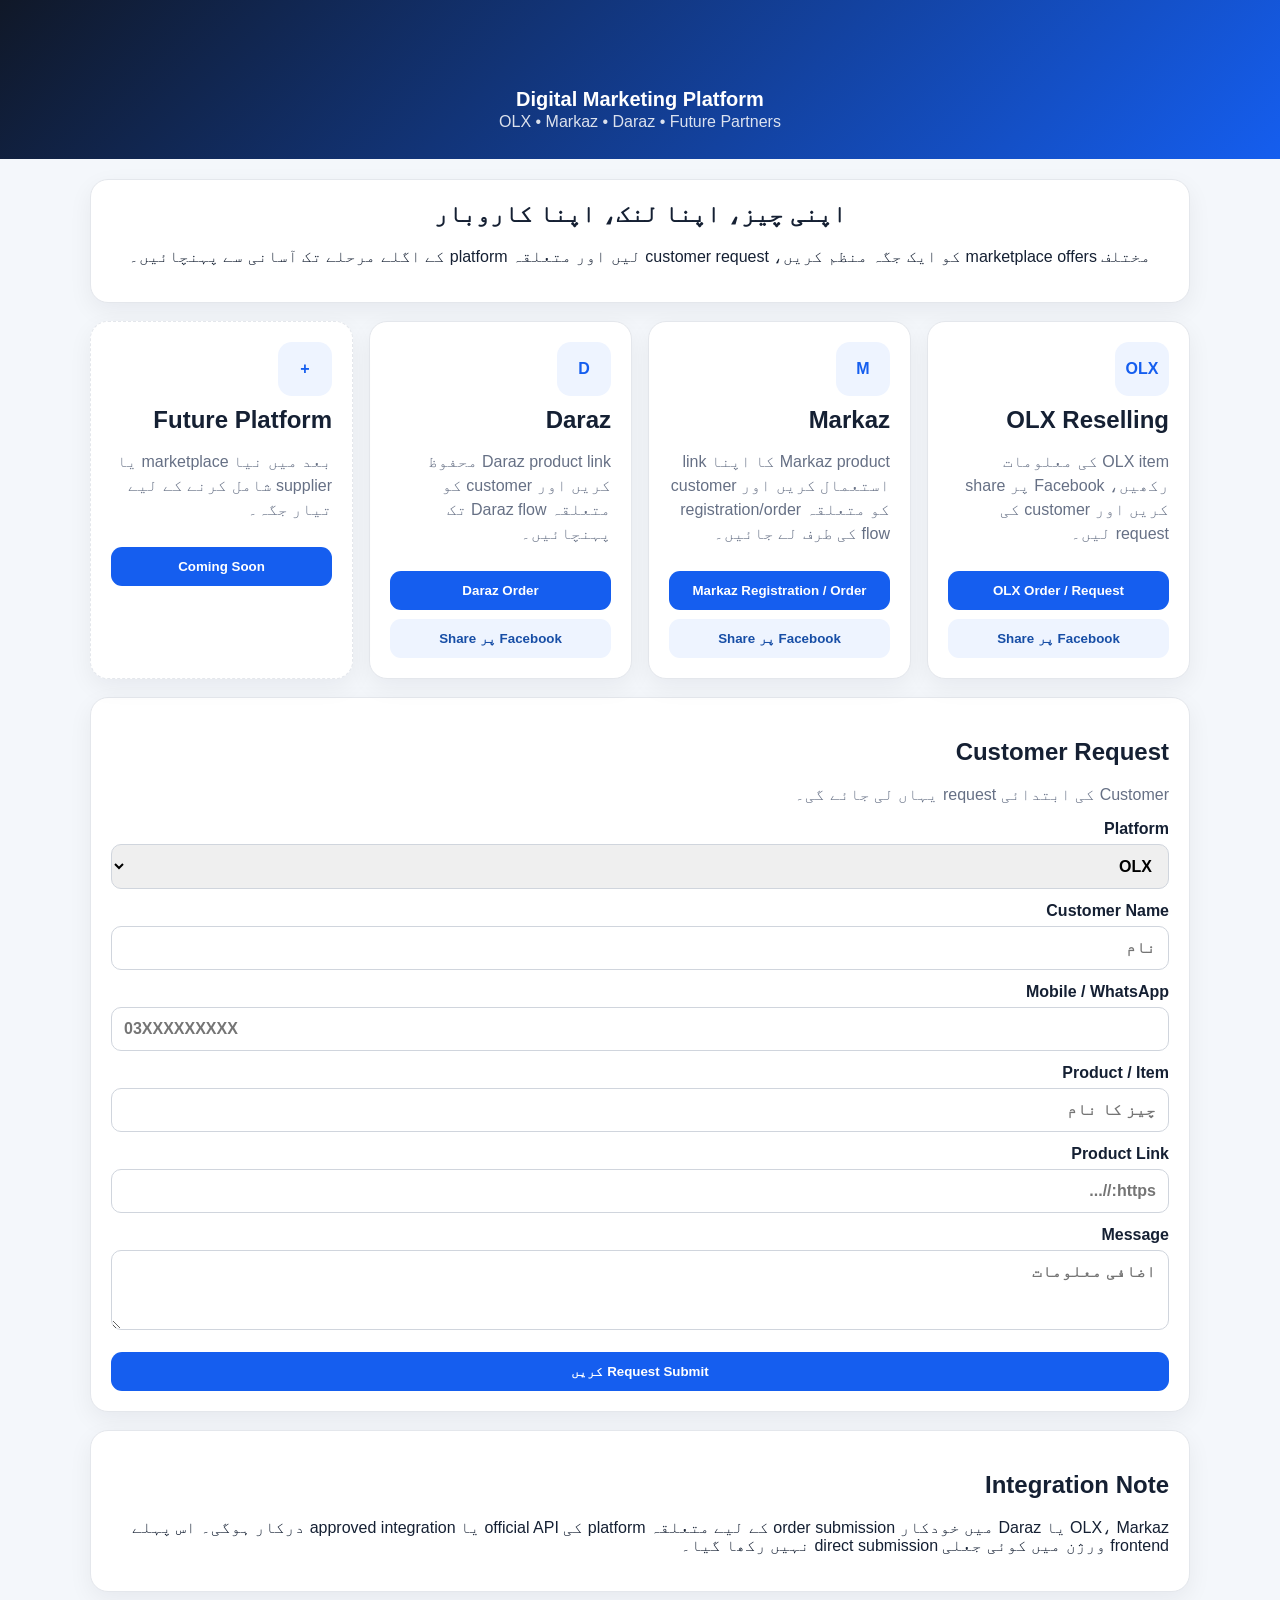
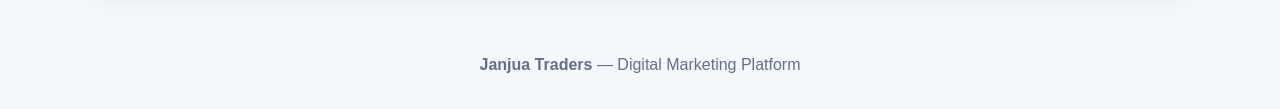
==== index.html @ 86c7a5d0 "Add files via upload" ====
<!DOCTYPE html>
<html lang="ur" dir="rtl">
<head>
  <meta charset="UTF-8">
  <meta name="viewport" content="width=device-width, initial-scale=1.0">
  <meta name="description" content="Janjua Traders Digital Marketing Platform">
  <title>Janjua Traders | Digital Marketing Platform</title>
  <link rel="stylesheet" href="style.css">
</head>
<body>
  <header class="hero">
    <div class="brand-shuffle" aria-label="Janjua Traders">
      <span>JINDUA TRADING</span>
      <span>DIGITAL MARKETING</span>
      <span>JINDUA TRADING</span>
    </div>
    <p class="tagline">Digital Marketing Platform</p>
    <p class="subtag">OLX • Markaz • Daraz • Future Partners</p>
  </header>

  <main class="container">
    <section class="intro card">
      <h1>اپنی چیز، اپنا لنک، اپنا کاروبار</h1>
      <p>مختلف marketplace offers کو ایک جگہ منظم کریں، customer request لیں اور متعلقہ platform کے اگلے مرحلے تک آسانی سے پہنچائیں۔</p>
    </section>

    <section class="platform-grid">
      <article class="platform card">
        <div class="icon">OLX</div>
        <h2>OLX Reselling</h2>
        <p>OLX item کی معلومات رکھیں، Facebook پر share کریں اور customer کی request لیں۔</p>
        <button onclick="openOrder('OLX')">OLX Order / Request</button>
        <button class="secondary" onclick="shareFacebook('OLX')">Facebook پر Share</button>
      </article>

      <article class="platform card">
        <div class="icon">M</div>
        <h2>Markaz</h2>
        <p>Markaz product کا اپنا link استعمال کریں اور customer کو متعلقہ registration/order flow کی طرف لے جائیں۔</p>
        <button onclick="openOrder('Markaz')">Markaz Registration / Order</button>
        <button class="secondary" onclick="shareFacebook('Markaz')">Facebook پر Share</button>
      </article>

      <article class="platform card">
        <div class="icon">D</div>
        <h2>Daraz</h2>
        <p>Daraz product link محفوظ کریں اور customer کو متعلقہ Daraz flow تک پہنچائیں۔</p>
        <button onclick="openOrder('Daraz')">Daraz Order</button>
        <button class="secondary" onclick="shareFacebook('Daraz')">Facebook پر Share</button>
      </article>

      <article class="platform card future">
        <div class="icon">+</div>
        <h2>Future Platform</h2>
        <p>بعد میں نیا marketplace یا supplier شامل کرنے کے لیے تیار جگہ۔</p>
        <button onclick="openOrder('Future Platform')">Coming Soon</button>
      </article>
    </section>

    <section class="card workflow">
      <h2>Customer Request</h2>
      <p class="muted">Customer کی ابتدائی request یہاں لی جائے گی۔</p>
      <form id="orderForm">
        <label>Platform
          <select id="platform" required>
            <option value="OLX">OLX</option>
            <option value="Markaz">Markaz</option>
            <option value="Daraz">Daraz</option>
            <option value="Future Platform">Future Platform</option>
          </select>
        </label>
        <label>Customer Name
          <input id="customerName" type="text" placeholder="نام" required>
        </label>
        <label>Mobile / WhatsApp
          <input id="customerPhone" type="tel" placeholder="03XXXXXXXXX" required>
        </label>
        <label>Product / Item
          <input id="productName" type="text" placeholder="چیز کا نام" required>
        </label>
        <label>Product Link
          <input id="productLink" type="url" placeholder="https://..." required>
        </label>
        <label>Message
          <textarea id="message" rows="3" placeholder="اضافی معلومات"></textarea>
        </label>
        <button type="submit">Request Submit کریں</button>
      </form>
      <div id="result" class="result hidden"></div>
    </section>

    <section class="card setup">
      <h2>Integration Note</h2>
      <p>OLX، Markaz یا Daraz میں خودکار order submission کے لیے متعلقہ platform کی official API یا approved integration درکار ہوگی۔ اس پہلے frontend ورژن میں کوئی جعلی direct submission نہیں رکھا گیا۔</p>
    </section>
  </main>

  <footer><strong>Janjua Traders</strong> — Digital Marketing Platform</footer>
  <script src="script.js"></script>
</body>
</html>
---- style.css ----
*{box-sizing:border-box}
:root{--bg:#f4f7fb;--card:#fff;--text:#152033;--muted:#667085;--primary:#155eef;--primary-dark:#0b4dcc;--border:#e4e7ec}
body{margin:0;font-family:Arial,"Noto Sans",sans-serif;background:var(--bg);color:var(--text)}
.hero{padding:32px 16px 28px;text-align:center;color:#fff;background:linear-gradient(135deg,#101828,#155eef);overflow:hidden}
.brand-shuffle{position:relative;height:48px;font-size:clamp(24px,6vw,42px);font-weight:800;letter-spacing:1.5px;direction:ltr}
.brand-shuffle span{position:absolute;inset:0;opacity:0;animation:shuffle 9s infinite}
.brand-shuffle span:nth-child(1){animation-delay:0s}.brand-shuffle span:nth-child(2){animation-delay:3s}.brand-shuffle span:nth-child(3){animation-delay:6s}
@keyframes shuffle{0%,27%{opacity:0;transform:translateY(12px) scale(.98)}5%,22%{opacity:1;transform:translateY(0) scale(1)}32%,100%{opacity:0;transform:translateY(-12px) scale(.98)}}
.tagline{margin:8px 0 2px;font-size:20px;font-weight:700}.subtag{margin:0;opacity:.85;direction:ltr}
.container{width:min(1100px,calc(100% - 24px));margin:20px auto 40px}.card{background:var(--card);border:1px solid var(--border);border-radius:18px;padding:20px;margin-bottom:18px;box-shadow:0 8px 24px rgba(16,24,40,.06)}
.intro{text-align:center}.intro h1{margin-top:0}
.platform-grid{display:grid;grid-template-columns:repeat(4,1fr);gap:16px}.platform h2{margin:10px 0 8px}.platform p{min-height:70px;color:var(--muted);line-height:1.5}.icon{width:54px;height:54px;border-radius:14px;display:grid;place-items:center;font-weight:800;background:#eef4ff;color:var(--primary);direction:ltr}.future{border-style:dashed}
button{width:100%;border:0;border-radius:11px;padding:12px 14px;margin-top:9px;cursor:pointer;color:#fff;background:var(--primary);font-weight:700}button:hover{background:var(--primary-dark)}button.secondary{background:#eef4ff;color:#174ea6}
form{display:grid;gap:13px}label{display:grid;gap:6px;font-weight:700}input,select,textarea{width:100%;border:1px solid #d0d5dd;border-radius:10px;padding:12px;font:inherit}input:focus,select:focus,textarea:focus{outline:2px solid #b2ccff;border-color:var(--primary)}
.result{margin-top:14px;padding:14px;border-radius:12px;background:#ecfdf3;color:#067647}.hidden{display:none}.muted{color:var(--muted)}
footer{text-align:center;padding:24px 12px 35px;color:var(--muted);direction:ltr}
@media(max-width:850px){.platform-grid{grid-template-columns:repeat(2,1fr)}}@media(max-width:560px){.platform-grid{grid-template-columns:1fr}.platform p{min-height:auto}}
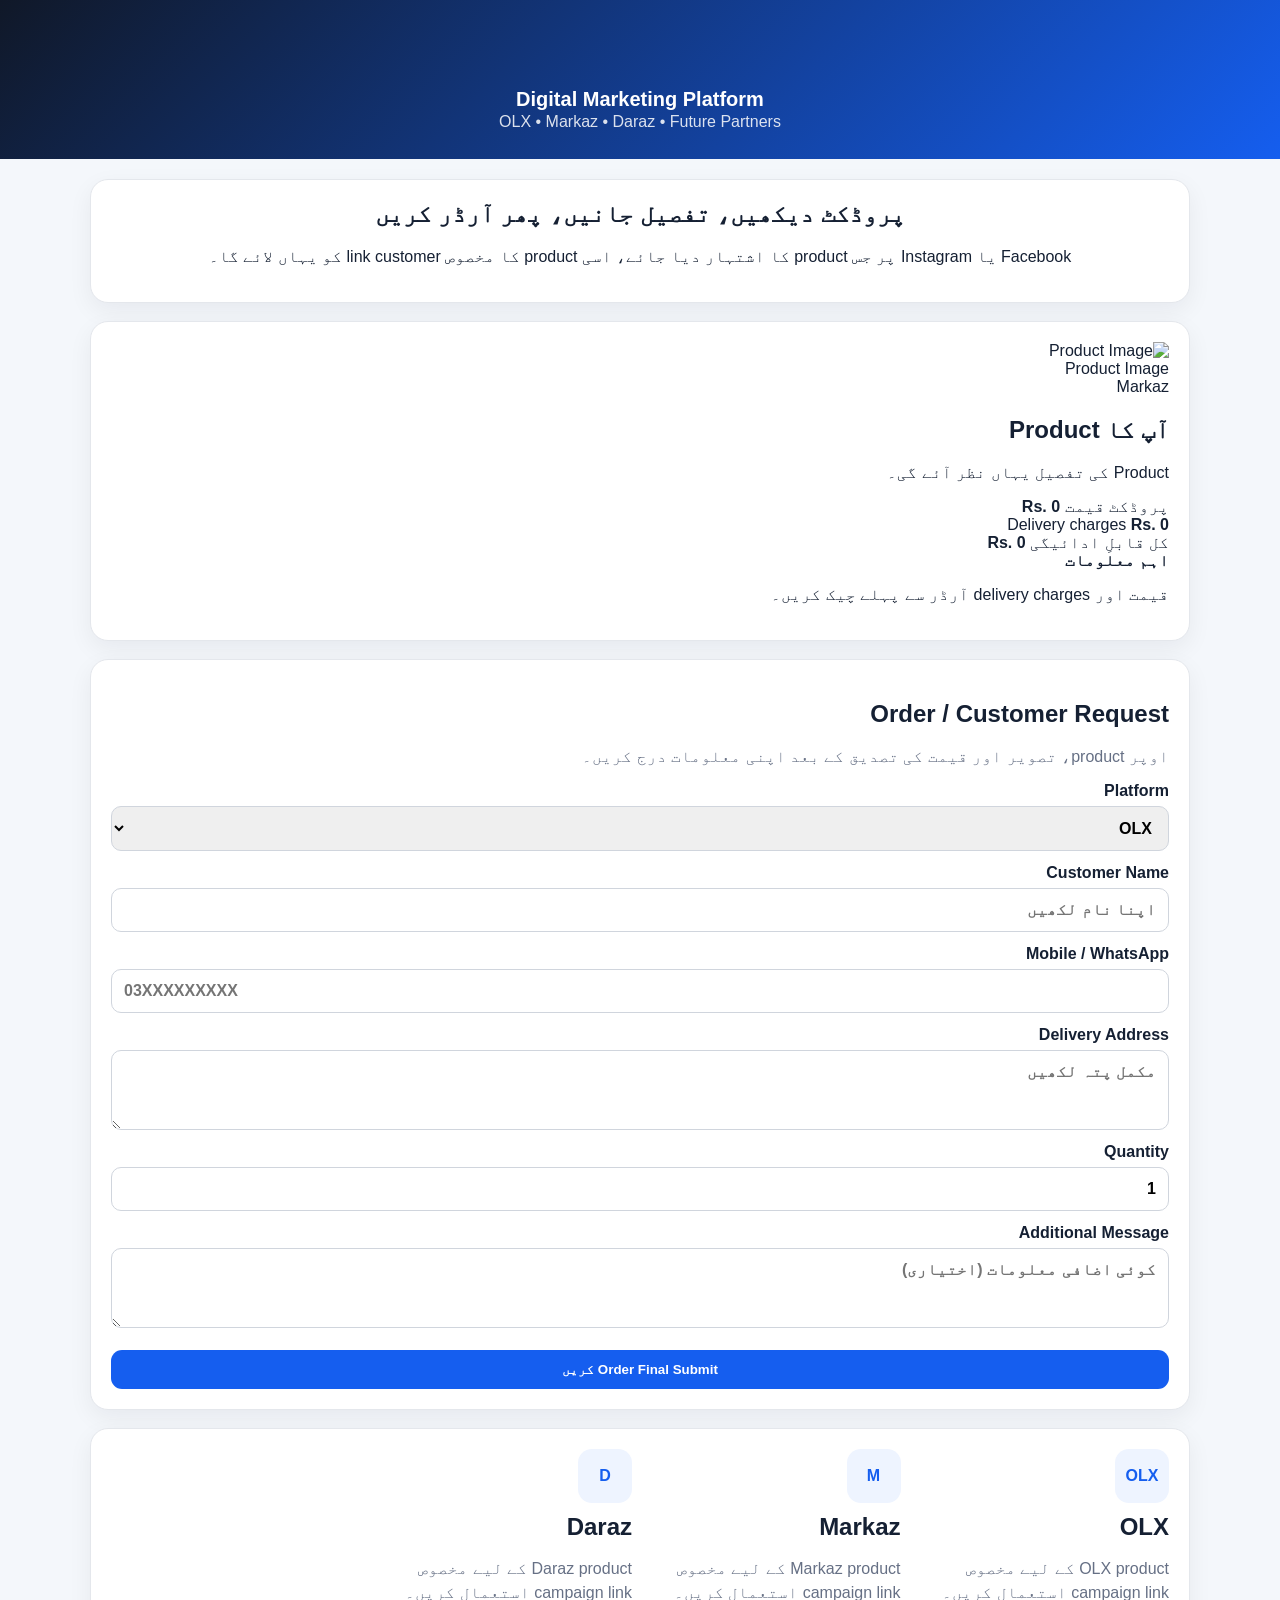
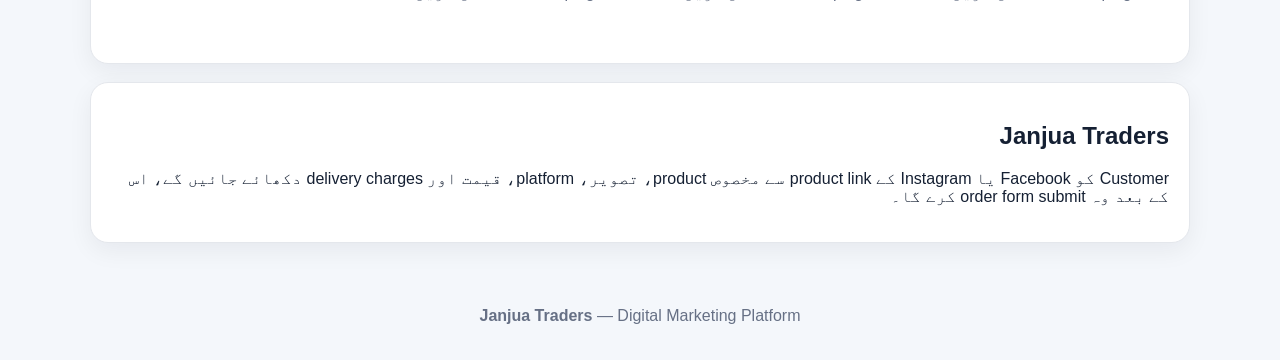
==== commit 8c1a6df3: "Refactor HTML structure and update content" ====
--- a/index.html
+++ b/index.html
@@ -5,97 +5,318 @@
   <meta name="viewport" content="width=device-width, initial-scale=1.0">
   <meta name="description" content="Janjua Traders Digital Marketing Platform">
   <title>Janjua Traders | Digital Marketing Platform</title>
+
   <link rel="stylesheet" href="style.css">
 </head>
+
 <body>
+
   <header class="hero">
-    <div class="brand-shuffle" aria-label="Janjua Traders">
-      <span>JINDUA TRADING</span>
+
+    <div class="brand-shuffle">
+      <span>JANJUA TRADERS</span>
       <span>DIGITAL MARKETING</span>
-      <span>JINDUA TRADING</span>
+      <span>JANJUA TRADERS</span>
     </div>
+
     <p class="tagline">Digital Marketing Platform</p>
     <p class="subtag">OLX • Markaz • Daraz • Future Partners</p>
+
   </header>
 
+
   <main class="container">
-    <section class="intro card">
-      <h1>اپنی چیز، اپنا لنک، اپنا کاروبار</h1>
-      <p>مختلف marketplace offers کو ایک جگہ منظم کریں، customer request لیں اور متعلقہ platform کے اگلے مرحلے تک آسانی سے پہنچائیں۔</p>
-    </section>
-
-    <section class="platform-grid">
-      <article class="platform card">
-        <div class="icon">OLX</div>
-        <h2>OLX Reselling</h2>
-        <p>OLX item کی معلومات رکھیں، Facebook پر share کریں اور customer کی request لیں۔</p>
-        <button onclick="openOrder('OLX')">OLX Order / Request</button>
-        <button class="secondary" onclick="shareFacebook('OLX')">Facebook پر Share</button>
+
+    <section class="card intro">
+
+      <h1>پروڈکٹ دیکھیں، تفصیل جانیں، پھر آرڈر کریں</h1>
+
+      <p>
+        Facebook یا Instagram پر جس product کا اشتہار دیا جائے،
+        اسی product کا مخصوص link customer کو یہاں لائے گا۔
+      </p>
+
+    </section>
+
+
+    <!-- PRODUCT PREVIEW -->
+
+    <section id="productView" class="card product-view">
+
+      <div class="product-image-wrap">
+
+        <img id="productImage" src="" alt="Product Image">
+
+        <div id="noImage" class="no-image">
+          Product Image
+        </div>
+
+      </div>
+
+
+      <div class="product-info">
+
+        <div class="platform-badge" id="platformBadge">
+          Markaz
+        </div>
+
+
+        <h2 id="productTitle">
+          آپ کا Product
+        </h2>
+
+
+        <p id="productDescription">
+          Product کی تفصیل یہاں نظر آئے گی۔
+        </p>
+
+
+        <!-- PRICE INFORMATION -->
+
+        <div class="price-box">
+
+          <div>
+            <span>پروڈکٹ قیمت</span>
+            <strong id="productPrice">Rs. 0</strong>
+          </div>
+
+
+          <div>
+            <span>Delivery charges</span>
+            <strong id="deliveryPrice">Rs. 0</strong>
+          </div>
+
+
+          <div class="total">
+            <span>کل قابلِ ادائیگی</span>
+            <strong id="totalPrice">Rs. 0</strong>
+          </div>
+
+        </div>
+
+
+        <!-- EXTRA INFORMATION -->
+
+        <div class="extra-box">
+
+          <strong>اہم معلومات</strong>
+
+          <p id="extraInfo">
+            قیمت اور delivery charges آرڈر سے پہلے چیک کریں۔
+          </p>
+
+        </div>
+
+      </div>
+
+    </section>
+
+
+
+    <!-- CUSTOMER ORDER FORM -->
+
+    <section class="card workflow">
+
+      <h2>Order / Customer Request</h2>
+
+      <p class="muted">
+        اوپر product، تصویر اور قیمت کی تصدیق کے بعد اپنی معلومات درج کریں۔
+      </p>
+
+
+      <form id="orderForm">
+
+
+        <label>
+          Platform
+
+          <select id="platform" required>
+
+            <option value="OLX">
+              OLX
+            </option>
+
+            <option value="Markaz">
+              Markaz
+            </option>
+
+            <option value="Daraz">
+              Daraz
+            </option>
+
+          </select>
+
+        </label>
+
+
+
+        <label>
+          Customer Name
+
+          <input
+            id="customerName"
+            type="text"
+            placeholder="اپنا نام لکھیں"
+            required
+          >
+
+        </label>
+
+
+
+        <label>
+          Mobile / WhatsApp
+
+          <input
+            id="customerPhone"
+            type="tel"
+            placeholder="03XXXXXXXXX"
+            required
+          >
+
+        </label>
+
+
+
+        <label>
+          Delivery Address
+
+          <textarea
+            id="address"
+            rows="3"
+            placeholder="مکمل پتہ لکھیں"
+            required
+          ></textarea>
+
+        </label>
+
+
+
+        <label>
+          Quantity
+
+          <input
+            id="quantity"
+            type="number"
+            min="1"
+            value="1"
+            required
+          >
+
+        </label>
+
+
+
+        <label>
+          Additional Message
+
+          <textarea
+            id="message"
+            rows="3"
+            placeholder="کوئی اضافی معلومات (اختیاری)"
+          ></textarea>
+
+        </label>
+
+
+
+        <button type="submit">
+          Order Final Submit کریں
+        </button>
+
+
+      </form>
+
+
+      <div id="result" class="result hidden"></div>
+
+    </section>
+
+
+
+    <!-- THREE PLATFORMS -->
+
+    <section class="card platform-grid">
+
+
+      <article class="platform">
+
+        <div class="icon">
+          OLX
+        </div>
+
+        <h2>OLX</h2>
+
+        <p>
+          OLX product کے لیے مخصوص campaign link استعمال کریں۔
+        </p>
+
       </article>
 
-      <article class="platform card">
-        <div class="icon">M</div>
+
+
+      <article class="platform">
+
+        <div class="icon">
+          M
+        </div>
+
         <h2>Markaz</h2>
-        <p>Markaz product کا اپنا link استعمال کریں اور customer کو متعلقہ registration/order flow کی طرف لے جائیں۔</p>
-        <button onclick="openOrder('Markaz')">Markaz Registration / Order</button>
-        <button class="secondary" onclick="shareFacebook('Markaz')">Facebook پر Share</button>
+
+        <p>
+          Markaz product کے لیے مخصوص campaign link استعمال کریں۔
+        </p>
+
       </article>
 
-      <article class="platform card">
-        <div class="icon">D</div>
+
+
+      <article class="platform">
+
+        <div class="icon">
+          D
+        </div>
+
         <h2>Daraz</h2>
-        <p>Daraz product link محفوظ کریں اور customer کو متعلقہ Daraz flow تک پہنچائیں۔</p>
-        <button onclick="openOrder('Daraz')">Daraz Order</button>
-        <button class="secondary" onclick="shareFacebook('Daraz')">Facebook پر Share</button>
+
+        <p>
+          Daraz product کے لیے مخصوص campaign link استعمال کریں۔
+        </p>
+
       </article>
 
-      <article class="platform card future">
-        <div class="icon">+</div>
-        <h2>Future Platform</h2>
-        <p>بعد میں نیا marketplace یا supplier شامل کرنے کے لیے تیار جگہ۔</p>
-        <button onclick="openOrder('Future Platform')">Coming Soon</button>
-      </article>
-    </section>
-
-    <section class="card workflow">
-      <h2>Customer Request</h2>
-      <p class="muted">Customer کی ابتدائی request یہاں لی جائے گی۔</p>
-      <form id="orderForm">
-        <label>Platform
-          <select id="platform" required>
-            <option value="OLX">OLX</option>
-            <option value="Markaz">Markaz</option>
-            <option value="Daraz">Daraz</option>
-            <option value="Future Platform">Future Platform</option>
-          </select>
-        </label>
-        <label>Customer Name
-          <input id="customerName" type="text" placeholder="نام" required>
-        </label>
-        <label>Mobile / WhatsApp
-          <input id="customerPhone" type="tel" placeholder="03XXXXXXXXX" required>
-        </label>
-        <label>Product / Item
-          <input id="productName" type="text" placeholder="چیز کا نام" required>
-        </label>
-        <label>Product Link
-          <input id="productLink" type="url" placeholder="https://..." required>
-        </label>
-        <label>Message
-          <textarea id="message" rows="3" placeholder="اضافی معلومات"></textarea>
-        </label>
-        <button type="submit">Request Submit کریں</button>
-      </form>
-      <div id="result" class="result hidden"></div>
-    </section>
-
-    <section class="card setup">
-      <h2>Integration Note</h2>
-      <p>OLX، Markaz یا Daraz میں خودکار order submission کے لیے متعلقہ platform کی official API یا approved integration درکار ہوگی۔ اس پہلے frontend ورژن میں کوئی جعلی direct submission نہیں رکھا گیا۔</p>
-    </section>
+
+    </section>
+
+
+
+    <!-- INFORMATION -->
+
+    <section class="card note">
+
+      <h2>Janjua Traders</h2>
+
+      <p>
+        Customer کو Facebook یا Instagram کے product link سے
+        مخصوص product، تصویر، platform، قیمت اور delivery charges
+        دکھائے جائیں گے، اس کے بعد وہ order form submit کرے گا۔
+      </p>
+
+    </section>
+
+
   </main>
 
-  <footer><strong>Janjua Traders</strong> — Digital Marketing Platform</footer>
+
+  <footer>
+
+    <strong>Janjua Traders</strong>
+    — Digital Marketing Platform
+
+  </footer>
+
+
   <script src="script.js"></script>
+
 </body>
 </html>
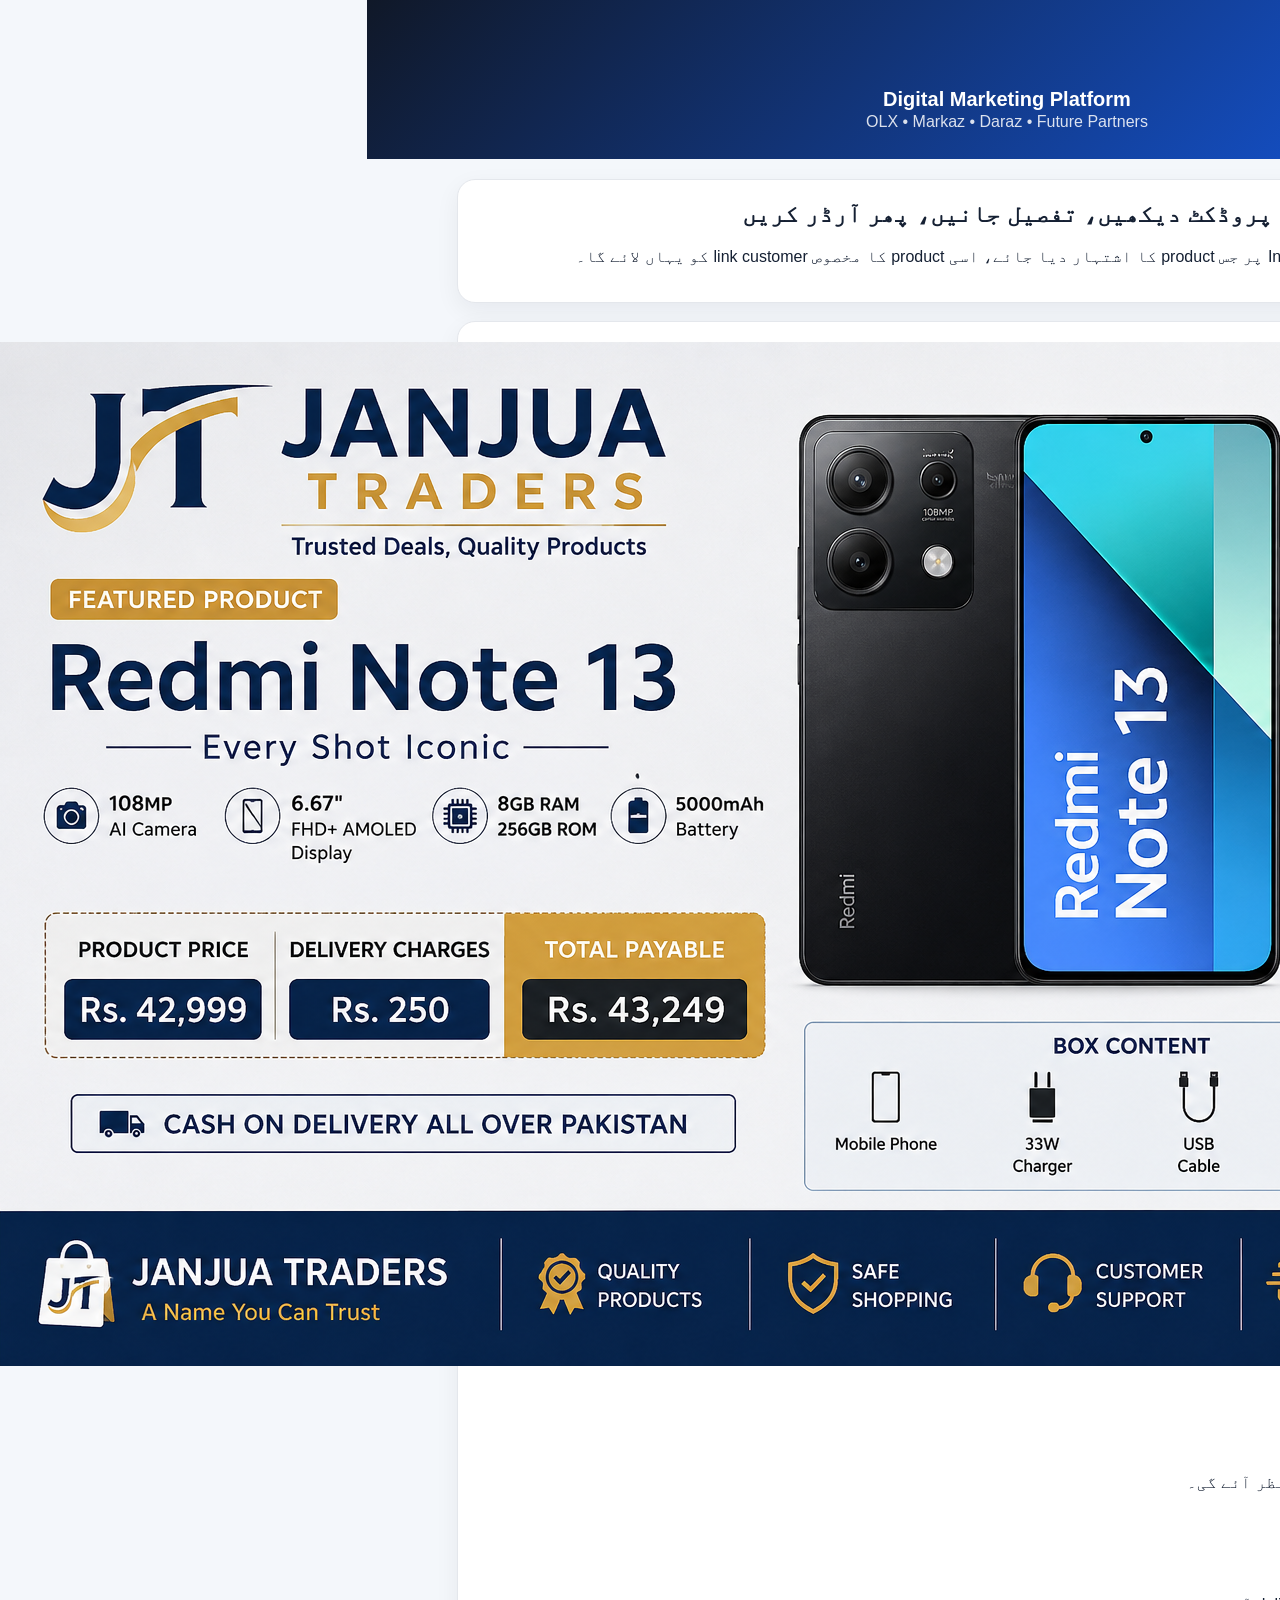
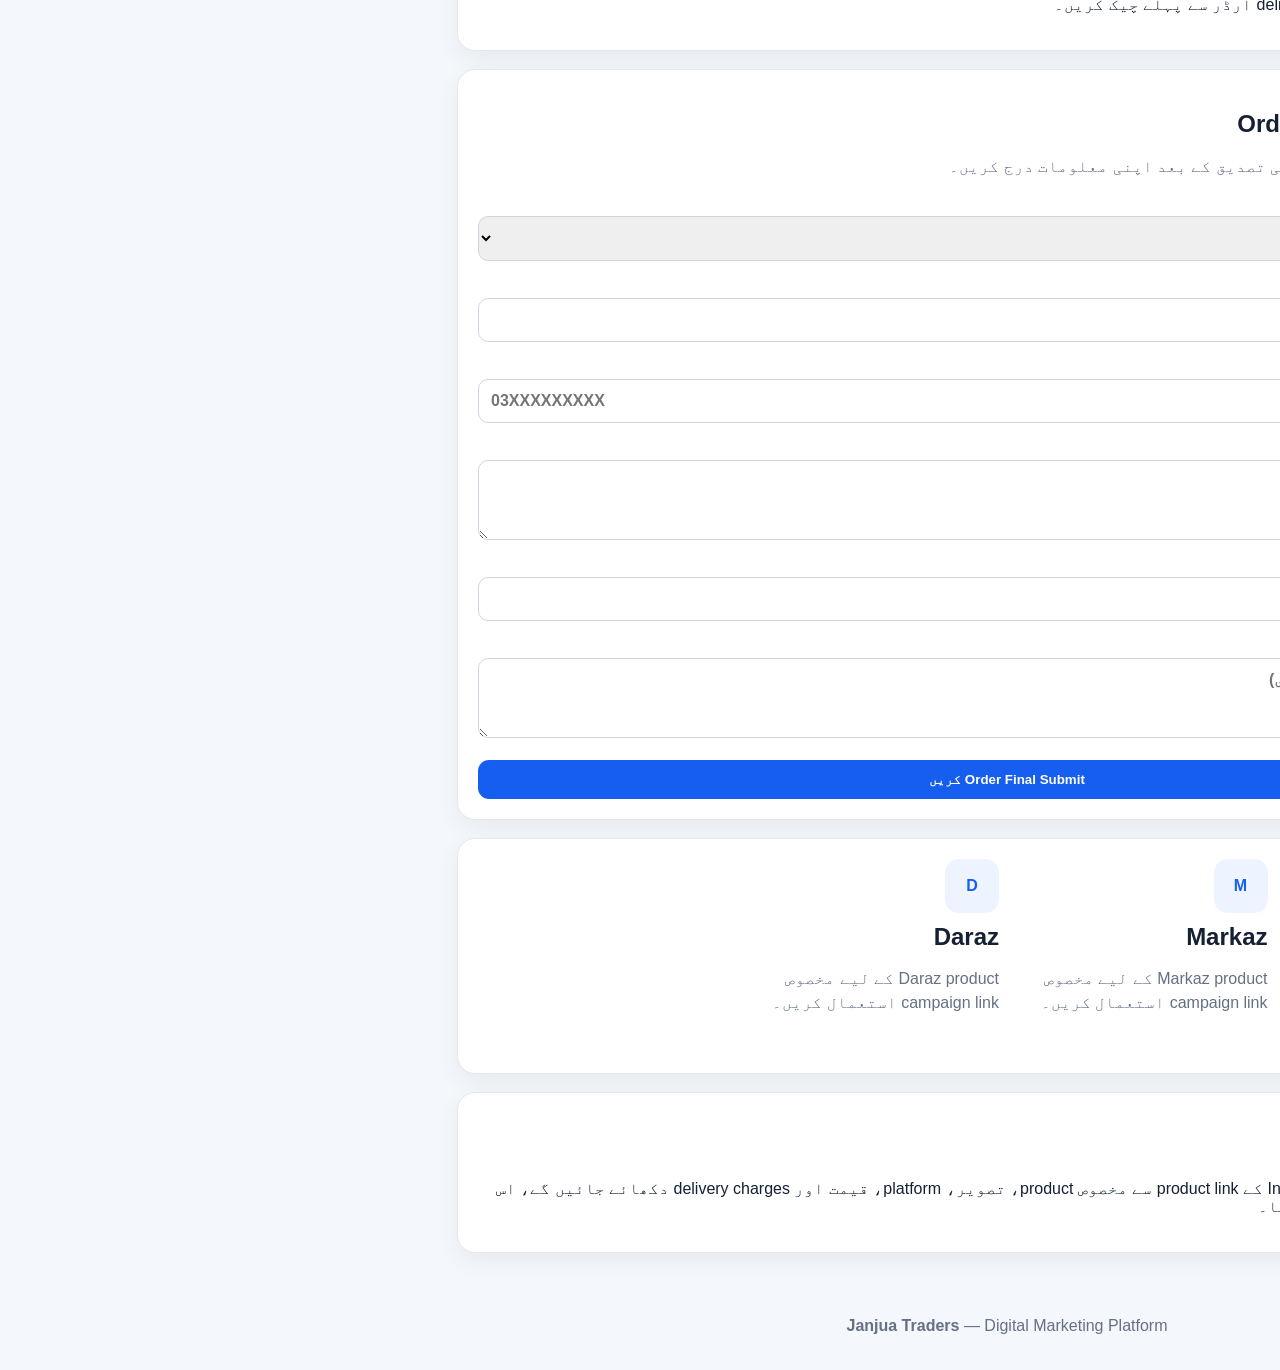
==== commit c7d20d55: "Update index.html" ====
--- a/index.html
+++ b/index.html
@@ -45,7 +45,10 @@
 
       <div class="product-image-wrap">
 
-        <img id="productImage" src="" alt="Product Image">
+      <img id="productImage"
+     src="file_00000000ee44820880d5993065f8c4c9.png"
+     alt="Janjua Traders Redmi Note 13"
+     class="product-image">
 
         <div id="noImage" class="no-image">
           Product Image
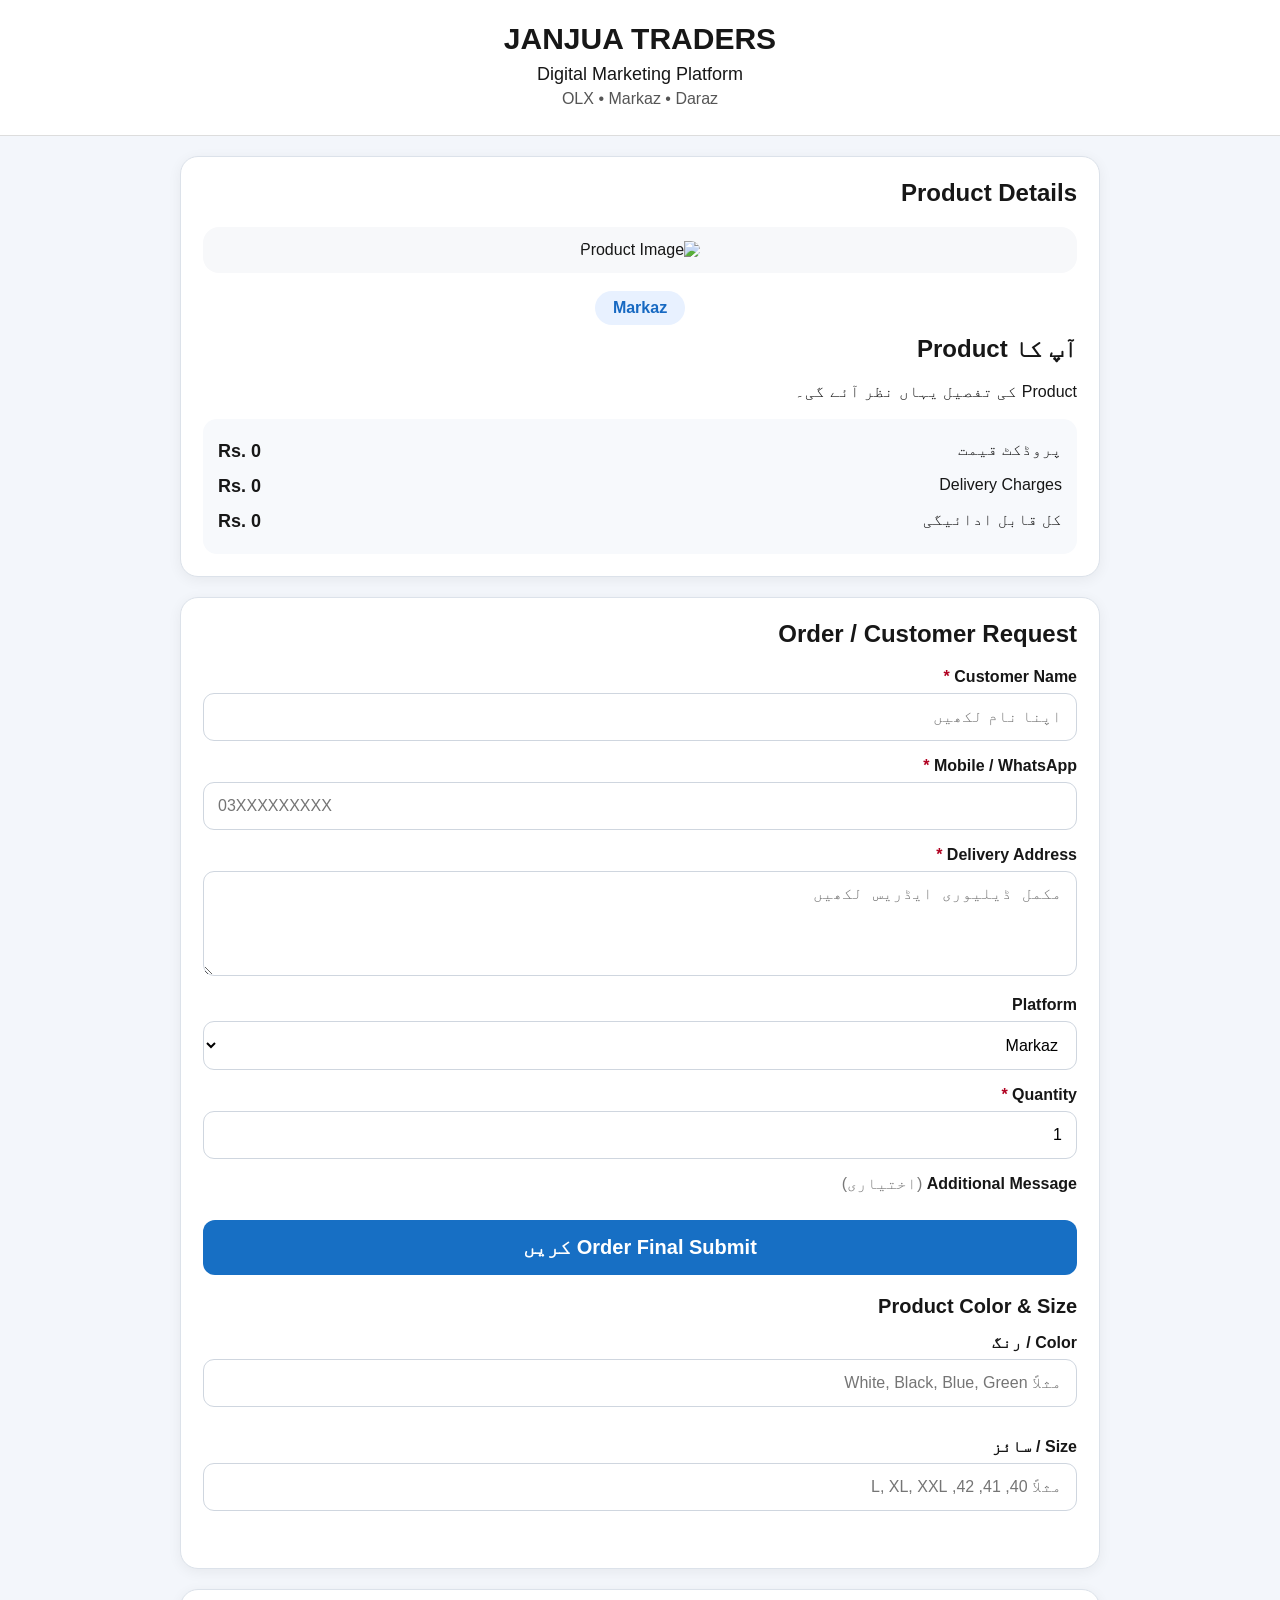
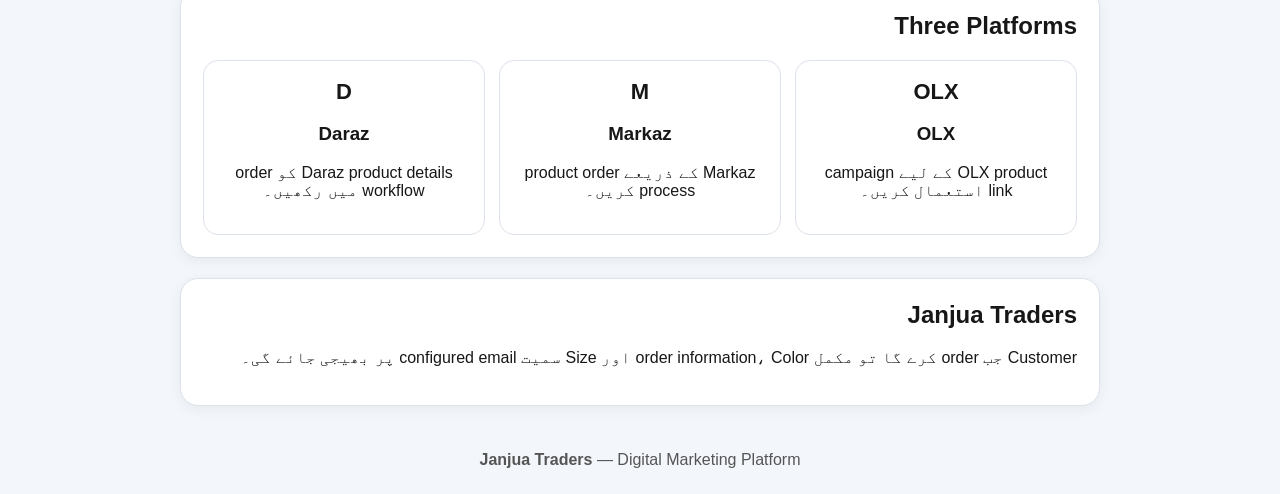
==== commit d585630d: "Update index.html" ====
--- a/index.html
+++ b/index.html
@@ -1,325 +1,812 @@
 <!DOCTYPE html>
 <html lang="ur" dir="rtl">
 <head>
-  <meta charset="UTF-8">
-  <meta name="viewport" content="width=device-width, initial-scale=1.0">
-  <meta name="description" content="Janjua Traders Digital Marketing Platform">
-  <title>Janjua Traders | Digital Marketing Platform</title>
-
-  <link rel="stylesheet" href="style.css">
+<meta charset="UTF-8">
+<meta name="viewport" content="width=device-width, initial-scale=1.0">
+
+<title>Janjua Traders - Digital Marketing</title>
+
+<style>
+
+*{
+    box-sizing:border-box;
+}
+
+body{
+    margin:0;
+    background:#f3f6fb;
+    color:#171717;
+    font-family:Arial,"Noto Naskh Arabic",sans-serif;
+}
+
+.container{
+    width:min(920px,94%);
+    margin:auto;
+}
+
+header{
+    background:#ffffff;
+    padding:22px 16px;
+    text-align:center;
+    border-bottom:1px solid #ddd;
+}
+
+.brand{
+    font-size:30px;
+    font-weight:800;
+    direction:ltr;
+}
+
+.tagline{
+    margin:8px 0 0;
+    font-size:18px;
+}
+
+.subtag{
+    margin:5px 0;
+    color:#555;
+}
+
+.card{
+    background:#ffffff;
+    border:1px solid #dce2ea;
+    border-radius:18px;
+    padding:22px;
+    margin:20px 0;
+    box-shadow:0 3px 14px rgba(0,0,0,.06);
+}
+
+.product-image-wrap{
+    text-align:center;
+    background:#f7f8fa;
+    border-radius:16px;
+    padding:14px;
+    margin-bottom:18px;
+}
+
+.product-image{
+    max-width:100%;
+    max-height:430px;
+    object-fit:contain;
+    border-radius:12px;
+}
+
+.platform-badge{
+    display:inline-block;
+    background:#e8f1ff;
+    color:#1769c2;
+    padding:8px 18px;
+    border-radius:24px;
+    font-weight:700;
+    margin-bottom:10px;
+}
+
+h1,
+h2{
+    margin-top:0;
+}
+
+label{
+    display:block;
+    font-weight:700;
+    margin:16px 0 7px;
+}
+
+input,
+select,
+textarea{
+    width:100%;
+    padding:14px;
+    border:1px solid #cfd6df;
+    border-radius:11px;
+    background:#fff;
+    font-size:16px;
+    direction:auto;
+}
+
+textarea{
+    min-height:105px;
+    resize:vertical;
+}
+
+.hint{
+    font-size:14px;
+    color:#666;
+    margin:6px 0 0;
+}
+
+.choice-grid{
+    display:grid;
+    grid-template-columns:1fr 1fr;
+    gap:14px;
+}
+
+.price-box{
+    background:#f7f9fc;
+    border-radius:14px;
+    padding:15px;
+    margin-top:18px;
+}
+
+.price-row{
+    display:flex;
+    justify-content:space-between;
+    gap:10px;
+    padding:7px 0;
+}
+
+.price-row strong{
+    font-size:18px;
+}
+
+.submit-btn{
+    width:100%;
+    border:0;
+    border-radius:12px;
+    background:#176fc4;
+    color:#fff;
+    font-size:20px;
+    font-weight:800;
+    padding:16px;
+    margin-top:20px;
+    cursor:pointer;
+}
+
+.submit-btn:disabled{
+    opacity:.65;
+    cursor:wait;
+}
+
+.result{
+    display:none;
+    padding:15px;
+    border-radius:12px;
+    margin-top:16px;
+    font-weight:700;
+    text-align:center;
+}
+
+.result.success{
+    display:block;
+    background:#dff7e5;
+    color:#176b2c;
+    border:1px solid #a9dfb5;
+}
+
+.result.error{
+    display:block;
+    background:#ffe5e5;
+    color:#9a1c1c;
+    border:1px solid #efaaaa;
+}
+
+.platform-grid{
+    display:grid;
+    grid-template-columns:repeat(3,1fr);
+    gap:14px;
+}
+
+.platform{
+    background:#fff;
+    border:1px solid #dce2ea;
+    border-radius:15px;
+    padding:18px;
+    text-align:center;
+}
+
+.platform .icon{
+    font-weight:800;
+    font-size:22px;
+}
+
+footer{
+    text-align:center;
+    padding:25px;
+    color:#555;
+}
+
+.required{
+    color:#b00020;
+}
+
+@media(max-width:650px){
+
+    .choice-grid,
+    .platform-grid{
+        grid-template-columns:1fr;
+    }
+
+    .brand{
+        font-size:25px;
+    }
+
+    .card{
+        padding:16px;
+    }
+
+}
+
+</style>
+
 </head>
 
 <body>
 
-  <header class="hero">
-
-    <div class="brand-shuffle">
-      <span>JANJUA TRADERS</span>
-      <span>DIGITAL MARKETING</span>
-      <span>JANJUA TRADERS</span>
-    </div>
-
-    <p class="tagline">Digital Marketing Platform</p>
-    <p class="subtag">OLX • Markaz • Daraz • Future Partners</p>
-
-  </header>
-
-
-  <main class="container">
-
-    <section class="card intro">
-
-      <h1>پروڈکٹ دیکھیں، تفصیل جانیں، پھر آرڈر کریں</h1>
-
-      <p>
-        Facebook یا Instagram پر جس product کا اشتہار دیا جائے،
-        اسی product کا مخصوص link customer کو یہاں لائے گا۔
-      </p>
-
-    </section>
-
-
-    <!-- PRODUCT PREVIEW -->
-
-    <section id="productView" class="card product-view">
-
-      <div class="product-image-wrap">
-
-      <img id="productImage"
-     src="file_00000000ee44820880d5993065f8c4c9.png"
-     alt="Janjua Traders Redmi Note 13"
-     class="product-image">
-
-        <div id="noImage" class="no-image">
-          Product Image
-        </div>
-
-      </div>
-
-
-      <div class="product-info">
-
-        <div class="platform-badge" id="platformBadge">
-          Markaz
-        </div>
-
-
-        <h2 id="productTitle">
-          آپ کا Product
-        </h2>
-
-
-        <p id="productDescription">
-          Product کی تفصیل یہاں نظر آئے گی۔
-        </p>
-
-
-        <!-- PRICE INFORMATION -->
-
-        <div class="price-box">
-
-          <div>
-            <span>پروڈکٹ قیمت</span>
-            <strong id="productPrice">Rs. 0</strong>
-          </div>
-
-
-          <div>
-            <span>Delivery charges</span>
-            <strong id="deliveryPrice">Rs. 0</strong>
-          </div>
-
-
-          <div class="total">
-            <span>کل قابلِ ادائیگی</span>
-            <strong id="totalPrice">Rs. 0</strong>
-          </div>
-
-        </div>
-
-
-        <!-- EXTRA INFORMATION -->
-
-        <div class="extra-box">
-
-          <strong>اہم معلومات</strong>
-
-          <p id="extraInfo">
-            قیمت اور delivery charges آرڈر سے پہلے چیک کریں۔
-          </p>
-
-        </div>
-
-      </div>
-
-    </section>
-
-
-
-    <!-- CUSTOMER ORDER FORM -->
-
-    <section class="card workflow">
-
-      <h2>Order / Customer Request</h2>
-
-      <p class="muted">
-        اوپر product، تصویر اور قیمت کی تصدیق کے بعد اپنی معلومات درج کریں۔
-      </p>
-
-
-      <form id="orderForm">
-
-
-        <label>
-          Platform
-
-          <select id="platform" required>
-
-            <option value="OLX">
-              OLX
-            </option>
-
-            <option value="Markaz">
-              Markaz
-            </option>
-
-            <option value="Daraz">
-              Daraz
-            </option>
-
-          </select>
-
-        </label>
-
-
-
-        <label>
-          Customer Name
-
-          <input
-            id="customerName"
-            type="text"
-            placeholder="اپنا نام لکھیں"
-            required
-          >
-
-        </label>
-
-
-
-        <label>
-          Mobile / WhatsApp
-
-          <input
-            id="customerPhone"
-            type="tel"
-            placeholder="03XXXXXXXXX"
-            required
-          >
-
-        </label>
-
-
-
-        <label>
-          Delivery Address
-
-          <textarea
-            id="address"
-            rows="3"
-            placeholder="مکمل پتہ لکھیں"
-            required
-          ></textarea>
-
-        </label>
-
-
-
-        <label>
-          Quantity
-
-          <input
-            id="quantity"
-            type="number"
-            min="1"
-            value="1"
-            required
-          >
-
-        </label>
-
-
-
-        <label>
-          Additional Message
-
-          <textarea
-            id="message"
-            rows="3"
-            placeholder="کوئی اضافی معلومات (اختیاری)"
-          ></textarea>
-
-        </label>
-
-
-
-        <button type="submit">
-          Order Final Submit کریں
-        </button>
-
-
-      </form>
-
-
-      <div id="result" class="result hidden"></div>
-
-    </section>
-
-
-
-    <!-- THREE PLATFORMS -->
-
-    <section class="card platform-grid">
-
-
-      <article class="platform">
-
-        <div class="icon">
-          OLX
-        </div>
-
-        <h2>OLX</h2>
-
-        <p>
-          OLX product کے لیے مخصوص campaign link استعمال کریں۔
-        </p>
-
-      </article>
-
-
-
-      <article class="platform">
-
-        <div class="icon">
-          M
-        </div>
-
-        <h2>Markaz</h2>
-
-        <p>
-          Markaz product کے لیے مخصوص campaign link استعمال کریں۔
-        </p>
-
-      </article>
-
-
-
-      <article class="platform">
-
-        <div class="icon">
-          D
-        </div>
-
-        <h2>Daraz</h2>
-
-        <p>
-          Daraz product کے لیے مخصوص campaign link استعمال کریں۔
-        </p>
-
-      </article>
-
-
-    </section>
-
-
-
-    <!-- INFORMATION -->
-
-    <section class="card note">
-
-      <h2>Janjua Traders</h2>
-
-      <p>
-        Customer کو Facebook یا Instagram کے product link سے
-        مخصوص product، تصویر، platform، قیمت اور delivery charges
-        دکھائے جائیں گے، اس کے بعد وہ order form submit کرے گا۔
-      </p>
-
-    </section>
-
-
-  </main>
-
-
-  <footer>
-
-    <strong>Janjua Traders</strong>
-    — Digital Marketing Platform
-
-  </footer>
-
-
-  <script src="script.js"></script>
+<header>
+
+<div class="brand">
+    JANJUA TRADERS
+</div>
+
+<p class="tagline">
+    Digital Marketing Platform
+</p>
+
+<p class="subtag">
+    OLX • Markaz • Daraz
+</p>
+
+</header>
+
+
+<main class="container">
+
+
+<!-- =====================================================
+     PRODUCT DISPLAY
+     ===================================================== -->
+
+<section class="card">
+
+<h1>
+    Product Details
+</h1>
+
+<div class="product-image-wrap">
+
+<img
+    id="productImage"
+    class="product-image"
+    src=""
+    alt="Product Image"
+>
+
+<div
+    id="noImage"
+    style="display:none;padding:40px;color:#777;"
+>
+    Product Image
+</div>
+
+</div>
+
+
+<div style="text-align:center">
+
+<div
+    id="platformBadge"
+    class="platform-badge"
+>
+    Markaz
+</div>
+
+</div>
+
+
+<h2 id="productTitle">
+    آپ کا Product
+</h2>
+
+
+<p id="productDescription">
+    Product کی تفصیل یہاں نظر آئے گی۔
+</p>
+
+
+<div class="price-box">
+
+<div class="price-row">
+
+<span>
+    پروڈکٹ قیمت
+</span>
+
+<strong id="productPrice">
+    Rs. 0
+</strong>
+
+</div>
+
+
+<div class="price-row">
+
+<span>
+    Delivery Charges
+</span>
+
+<strong id="deliveryPrice">
+    Rs. 0
+</strong>
+
+</div>
+
+
+<div class="price-row">
+
+<span>
+    کل قابل ادائیگی
+</span>
+
+<strong id="totalPrice">
+    Rs. 0
+</strong>
+
+</div>
+
+</div>
+
+</section>
+
+
+
+<!-- =====================================================
+     ORDER FORM
+     ===================================================== -->
+
+<section class="card">
+
+<h2>
+    Order / Customer Request
+</h2>
+
+
+<!--
+IMPORTANT:
+
+YOUR_FORM_SUBMIT_EMAIL
+
+کی جگہ وہی Gmail address لکھیں
+جس سے FormSubmit کی activation ہوئی تھی۔
+-->
+
+<form
+    id="orderForm"
+    action="https://formsubmit.co/YOUR_FORM_SUBMIT_EMAIL"
+    method="POST"
+    novalidate
+>
+
+
+<!-- FORM SUBMIT SETTINGS -->
+
+<input
+    type="hidden"
+    name="_subject"
+    value="New Janjua Traders Order"
+>
+
+<input
+    type="hidden"
+    name="_template"
+    value="table"
+>
+
+<input
+    type="hidden"
+    name="_captcha"
+    value="false"
+>
+
+<input
+    type="hidden"
+    name="_url"
+    id="formUrl"
+    value=""
+>
+
+
+<!-- ORDER INFORMATION -->
+
+<input
+    type="hidden"
+    name="Order_ID"
+    id="orderId"
+    value=""
+>
+
+<input
+    type="hidden"
+    name="Product"
+    id="formProduct"
+    value=""
+>
+
+<input
+    type="hidden"
+    name="Product_Description"
+    id="formDescription"
+    value=""
+>
+
+<input
+    type="hidden"
+    name="Product_Price"
+    id="formProductPrice"
+    value=""
+>
+
+<input
+    type="hidden"
+    name="Delivery_Charges"
+    id="formDeliveryPrice"
+    value=""
+>
+
+<input
+    type="hidden"
+    name="Total_Amount"
+    id="formTotalPrice"
+    value=""
+>
+
+<input
+    type="hidden"
+    name="Product_Link"
+    id="formProductLink"
+    value=""
+>
+
+
+
+<!-- CUSTOMER NAME -->
+
+<label for="customerName">
+
+Customer Name
+
+<span class="required">
+    *
+</span>
+
+</label>
+
+<input
+    id="customerName"
+    name="Customer_Name"
+    type="text"
+    placeholder="اپنا نام لکھیں"
+    required
+>
+
+
+
+<!-- MOBILE -->
+
+<label for="customerPhone">
+
+Mobile / WhatsApp
+
+<span class="required">
+    *
+</span>
+
+</label>
+
+<input
+    id="customerPhone"
+    name="Mobile_WhatsApp"
+    type="tel"
+    inputmode="tel"
+    placeholder="03XXXXXXXXX"
+    required
+>
+
+
+
+<!-- ADDRESS -->
+
+<label for="address">
+
+Delivery Address
+
+<span class="required">
+    *
+</span>
+
+</label>
+
+<textarea
+    id="address"
+    name="Delivery_Address"
+    placeholder="مکمل ڈیلیوری ایڈریس لکھیں"
+    required
+></textarea>
+
+
+
+<!-- PLATFORM -->
+
+<label for="platform">
+
+Platform
+
+</label>
+
+<select
+    id="platform"
+    name="Platform"
+>
+
+<option value="Markaz">
+    Markaz
+</option>
+
+<option value="OLX">
+    OLX
+</option>
+
+<option value="Daraz">
+    Daraz
+</option>
+
+</select>
+
+
+
+<!-- QUANTITY -->
+
+<label for="quantity">
+
+Quantity
+
+<span class="required">
+    *
+</span>
+
+</label>
+
+<input
+    id="quantity"
+    name="Quantity"
+    type="number"
+    min="1"
+    value="1"
+    required
+>
+
+
+
+<!-- =====================================================
+     COLOR + SIZE
+     ===================================================== -->
+
+<div class="choice-grid">
+
+
+<div>
+
+<label for="color">
+
+Color / رنگ
+
+</label>
+
+<input
+    id="color"
+    name="Color"
+    type="text"
+    placeholder="مثلاً White, Black, Green"
+>
+
+<p class="hint">
+
+اگر Color درکار نہیں تو خالی چھوڑ دیں۔
+
+</p>
+
+</div>
+
+
+
+<div>
+
+<label for="size">
+
+Size / سائز
+
+</label>
+
+<input
+    id="size"
+    name="Size"
+    type="text"
+    placeholder="مثلاً 42, L, XL"
+>
+
+<p class="hint">
+
+اگر Size درکار نہیں تو خالی چھوڑ دیں۔
+
+</p>
+
+</div>
+
+
+</div>
+
+
+
+<!-- =====================================================
+     ADDITIONAL MESSAGE
+     =====================================================
+
+     یہ صرف اضافی ہدایت کے لیے ہے۔
+     Color یا Size یہاں نہیں لکھنا۔
+     ===================================================== -->
+
+<label for="message">
+
+Additional Message
+
+<span style="font-weight:400;color:#777;">
+    (اختیاری)
+</span>
+
+</label>
+
+<textarea
+    id="message"
+    name="Additional_Message"
+    rows="3"
+    placeholder="صرف دوسری اضافی ہدایات لکھیں؛ Color اور Size اوپر والے خانوں میں لکھیں۔"
+></textarea>
+
+
+
+<!-- SUBMIT -->
+
+<button
+    id="submitButton"
+    class="submit-btn"
+    type="submit"
+>
+
+Order Final Submit کریں
+
+</button>
+
+
+
+<!-- SUCCESS / ERROR MESSAGE -->
+
+<div
+    id="result"
+    class="result"
+    role="status"
+    aria-live="polite"
+></div>
+
+
+</form>
+
+</section>
+
+
+
+<!-- =====================================================
+     PLATFORMS
+     ===================================================== -->
+
+<section class="card">
+
+<h2>
+    Three Platforms
+</h2>
+
+
+<div class="platform-grid">
+
+
+<article class="platform">
+
+<div class="icon">
+    OLX
+</div>
+
+<h3>
+    OLX
+</h3>
+
+<p>
+    OLX product کے لیے campaign link استعمال کریں۔
+</p>
+
+</article>
+
+
+
+<article class="platform">
+
+<div class="icon">
+    M
+</div>
+
+<h3>
+    Markaz
+</h3>
+
+<p>
+    Markaz کے ذریعے product order process کریں۔
+</p>
+
+</article>
+
+
+
+<article class="platform">
+
+<div class="icon">
+    D
+</div>
+
+<h3>
+    Daraz
+</h3>
+
+<p>
+    Daraz product details کو order workflow میں رکھیں۔
+</p>
+
+</article>
+
+
+</div>
+
+</section>
+
+
+
+<!-- =====================================================
+     ABOUT
+     ===================================================== -->
+
+<section class="card">
+
+<h2>
+    Janjua Traders
+</h2>
+
+<p>
+
+Customer جب order کرے گا تو مکمل order information،
+Color اور Size سمیت configured email پر بھیجی جائے گی۔
+
+</p>
+
+</section>
+
+
+</main>
+
+
+
+<footer>
+
+<strong>
+    Janjua Traders
+</strong>
+
+— Digital Marketing Platform
+
+</footer>
+
+
+
+<!-- =====================================================
+     SCRIPT
+     ===================================================== -->
+
+<script src="script.js"></script>
 
 </body>
 </html>
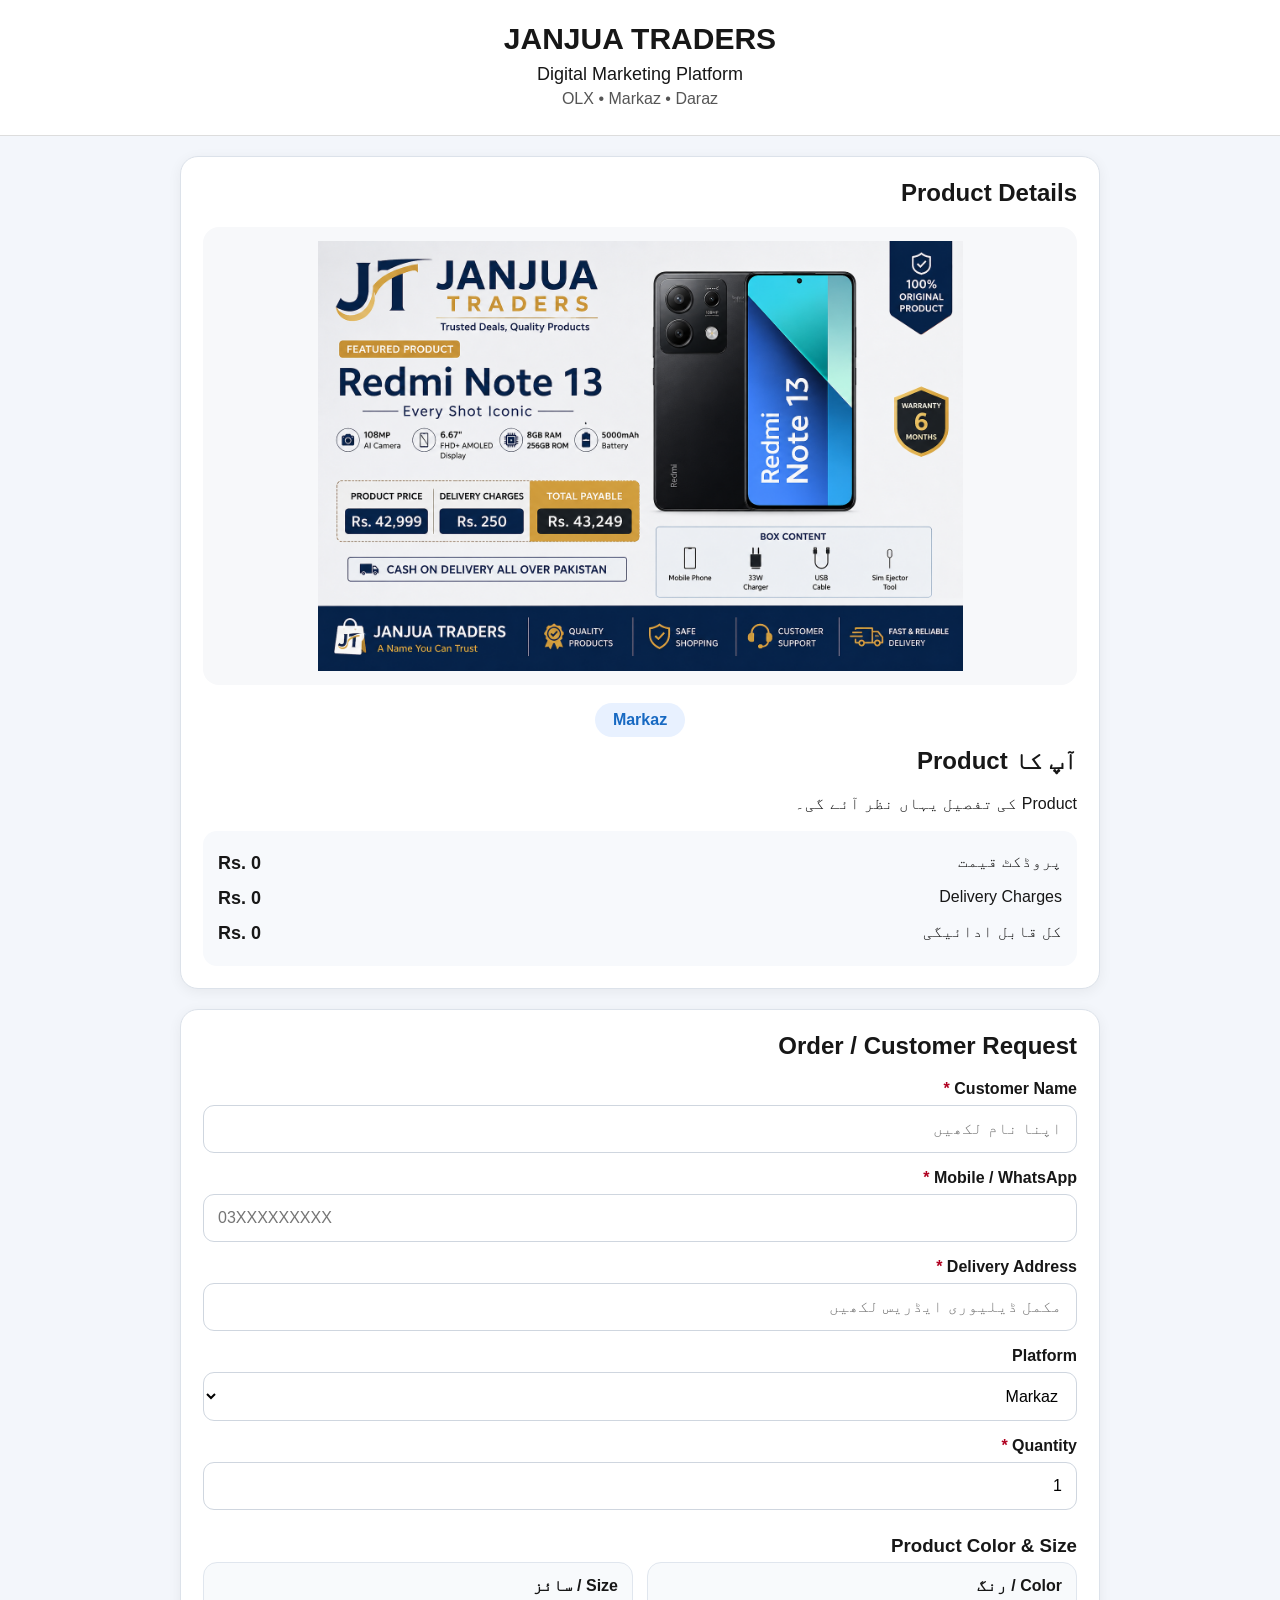
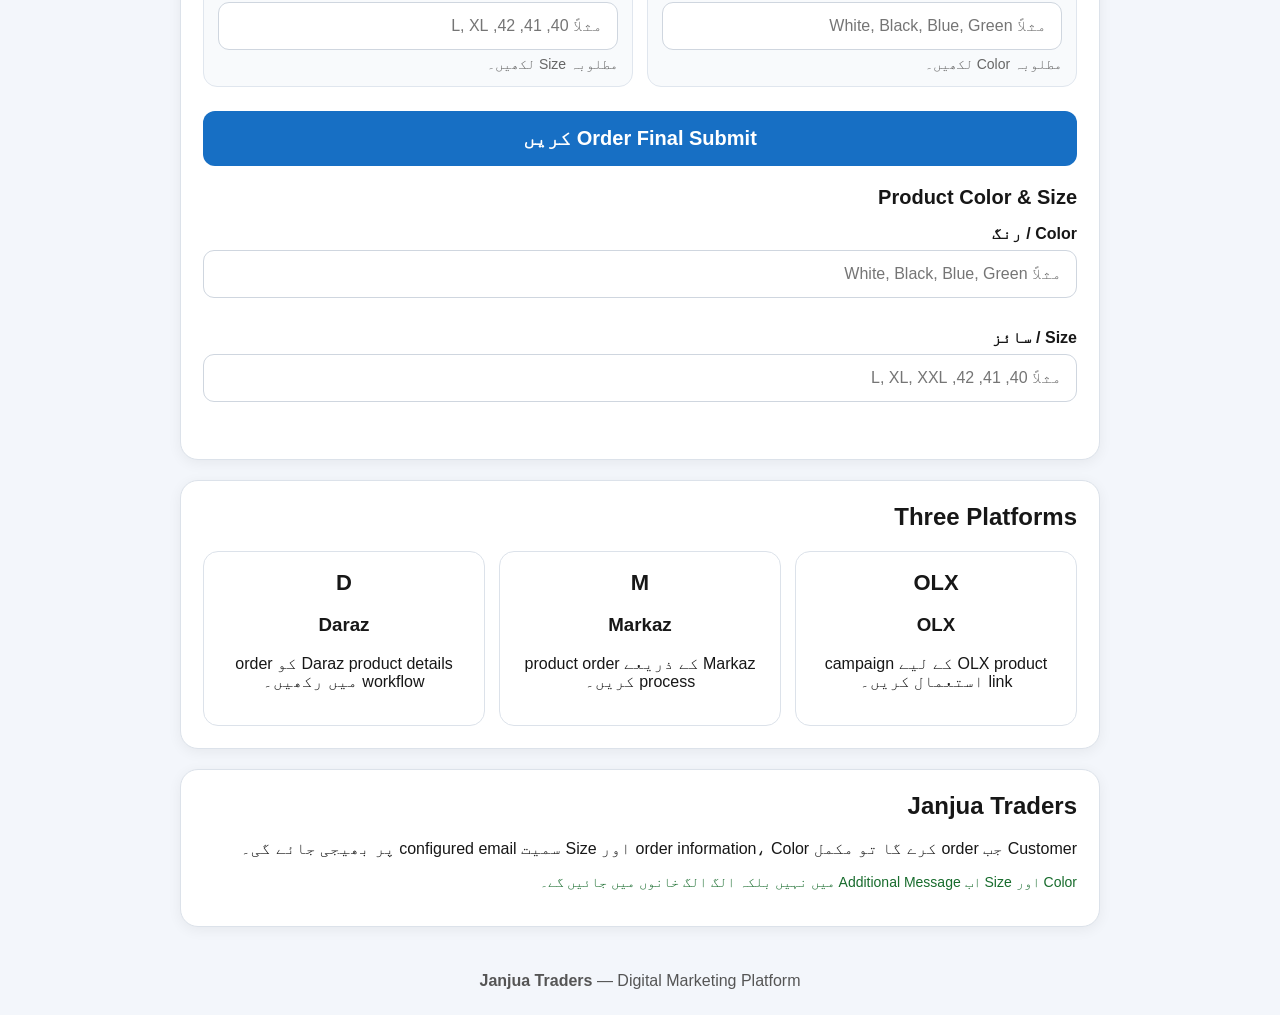
==== commit aa463eae: "Enhance styles and structure for product and order form Updated styles for input fields and added ne" ====
--- a/index.html
+++ b/index.html
@@ -62,13 +62,17 @@
     border-radius:16px;
     padding:14px;
     margin-bottom:18px;
+    overflow:hidden;
 }
 
 .product-image{
+    display:block;
+    width:100%;
     max-width:100%;
     max-height:430px;
     object-fit:contain;
     border-radius:12px;
+    margin:auto;
 }
 
 .platform-badge{
@@ -93,8 +97,7 @@
 }
 
 input,
-select,
-textarea{
+select{
     width:100%;
     padding:14px;
     border:1px solid #cfd6df;
@@ -104,9 +107,11 @@
     direction:auto;
 }
 
-textarea{
-    min-height:105px;
-    resize:vertical;
+input:focus,
+select:focus{
+    outline:none;
+    border-color:#176fc4;
+    box-shadow:0 0 0 3px rgba(23,111,196,.12);
 }
 
 .hint{
@@ -119,6 +124,18 @@
     display:grid;
     grid-template-columns:1fr 1fr;
     gap:14px;
+    margin-top:5px;
+}
+
+.choice-box{
+    background:#f8fafc;
+    border:1px solid #e0e6ee;
+    border-radius:14px;
+    padding:14px;
+}
+
+.choice-box label{
+    margin-top:0;
 }
 
 .price-box{
@@ -148,7 +165,7 @@
     font-size:20px;
     font-weight:800;
     padding:16px;
-    margin-top:20px;
+    margin-top:24px;
     cursor:pointer;
 }
 
@@ -209,6 +226,12 @@
     color:#b00020;
 }
 
+.success-note{
+    margin-top:10px;
+    font-size:14px;
+    color:#176b2c;
+}
+
 @media(max-width:650px){
 
     .choice-grid,
@@ -252,9 +275,7 @@
 <main class="container">
 
 
-<!-- =====================================================
-     PRODUCT DISPLAY
-     ===================================================== -->
+<!-- PRODUCT DETAILS -->
 
 <section class="card">
 
@@ -267,15 +288,16 @@
 <img
     id="productImage"
     class="product-image"
-    src=""
+    src="file_00000000ee44820880d5993065f8c4c9.png"
     alt="Product Image"
+    onerror="this.style.display='none';document.getElementById('noImage').style.display='block';"
 >
 
 <div
     id="noImage"
     style="display:none;padding:40px;color:#777;"
 >
-    Product Image
+    Product Image دستیاب نہیں
 </div>
 
 </div>
@@ -349,9 +371,7 @@
 
 
 
-<!-- =====================================================
-     ORDER FORM
-     ===================================================== -->
+<!-- ORDER FORM -->
 
 <section class="card">
 
@@ -360,24 +380,15 @@
 </h2>
 
 
-<!--
-IMPORTANT:
-
-YOUR_FORM_SUBMIT_EMAIL
-
-کی جگہ وہی Gmail address لکھیں
-جس سے FormSubmit کی activation ہوئی تھی۔
--->
-
 <form
     id="orderForm"
-    action="https://formsubmit.co/YOUR_FORM_SUBMIT_EMAIL"
+    action="https://formsubmit.co/thanksyou0339@gmail.com"
     method="POST"
     novalidate
 >
 
 
-<!-- FORM SUBMIT SETTINGS -->
+<!-- FORMSUBMIT SETTINGS -->
 
 <input
     type="hidden"
@@ -515,12 +526,13 @@
 
 </label>
 
-<textarea
+<input
     id="address"
     name="Delivery_Address"
+    type="text"
     placeholder="مکمل ڈیلیوری ایڈریس لکھیں"
     required
-></textarea>
+>
 
 
 
@@ -576,14 +588,21 @@
 
 
 
-<!-- =====================================================
-     COLOR + SIZE
-     ===================================================== -->
+<!-- COLOR + SIZE -->
+
+<h3 style="margin-top:25px;margin-bottom:5px;">
+    Product Color & Size
+</h3>
+
+<p class="hint">
+    اگر اس Product میں Color یا Size لاگو نہیں ہوتا تو متعلقہ خانہ خالی چھوڑ دیں۔
+</p>
+
 
 <div class="choice-grid">
 
 
-<div>
+<div class="choice-box">
 
 <label for="color">
 
@@ -595,20 +614,18 @@
     id="color"
     name="Color"
     type="text"
-    placeholder="مثلاً White, Black, Green"
+    placeholder="مثلاً White, Black, Blue, Green"
 >
 
 <p class="hint">
-
-اگر Color درکار نہیں تو خالی چھوڑ دیں۔
-
-</p>
-
-</div>
-
-
-
-<div>
+    مطلوبہ Color لکھیں۔
+</p>
+
+</div>
+
+
+
+<div class="choice-box">
 
 <label for="size">
 
@@ -620,47 +637,17 @@
     id="size"
     name="Size"
     type="text"
-    placeholder="مثلاً 42, L, XL"
+    placeholder="مثلاً 40, 41, 42, L, XL"
 >
 
 <p class="hint">
-
-اگر Size درکار نہیں تو خالی چھوڑ دیں۔
-
-</p>
-
-</div>
-
-
-</div>
-
-
-
-<!-- =====================================================
-     ADDITIONAL MESSAGE
-     =====================================================
-
-     یہ صرف اضافی ہدایت کے لیے ہے۔
-     Color یا Size یہاں نہیں لکھنا۔
-     ===================================================== -->
-
-<label for="message">
-
-Additional Message
-
-<span style="font-weight:400;color:#777;">
-    (اختیاری)
-</span>
-
-</label>
-
-<textarea
-    id="message"
-    name="Additional_Message"
-    rows="3"
-    placeholder="صرف دوسری اضافی ہدایات لکھیں؛ Color اور Size اوپر والے خانوں میں لکھیں۔"
-></textarea>
-
+    مطلوبہ Size لکھیں۔
+</p>
+
+</div>
+
+
+</div>
 
 
 <!-- SUBMIT -->
@@ -674,7 +661,6 @@
 Order Final Submit کریں
 
 </button>
-
 
 
 <!-- SUCCESS / ERROR MESSAGE -->
@@ -693,9 +679,7 @@
 
 
 
-<!-- =====================================================
-     PLATFORMS
-     ===================================================== -->
+<!-- PLATFORMS -->
 
 <section class="card">
 
@@ -766,9 +750,7 @@
 
 
 
-<!-- =====================================================
-     ABOUT
-     ===================================================== -->
+<!-- ABOUT -->
 
 <section class="card">
 
@@ -777,10 +759,12 @@
 </h2>
 
 <p>
-
 Customer جب order کرے گا تو مکمل order information،
 Color اور Size سمیت configured email پر بھیجی جائے گی۔
-
+</p>
+
+<p class="success-note">
+Color اور Size اب Additional Message میں نہیں بلکہ الگ الگ خانوں میں جائیں گے۔
 </p>
 
 </section>
@@ -802,10 +786,6 @@
 
 
 
-<!-- =====================================================
-     SCRIPT
-     ===================================================== -->
-
 <script src="script.js"></script>
 
 </body>
